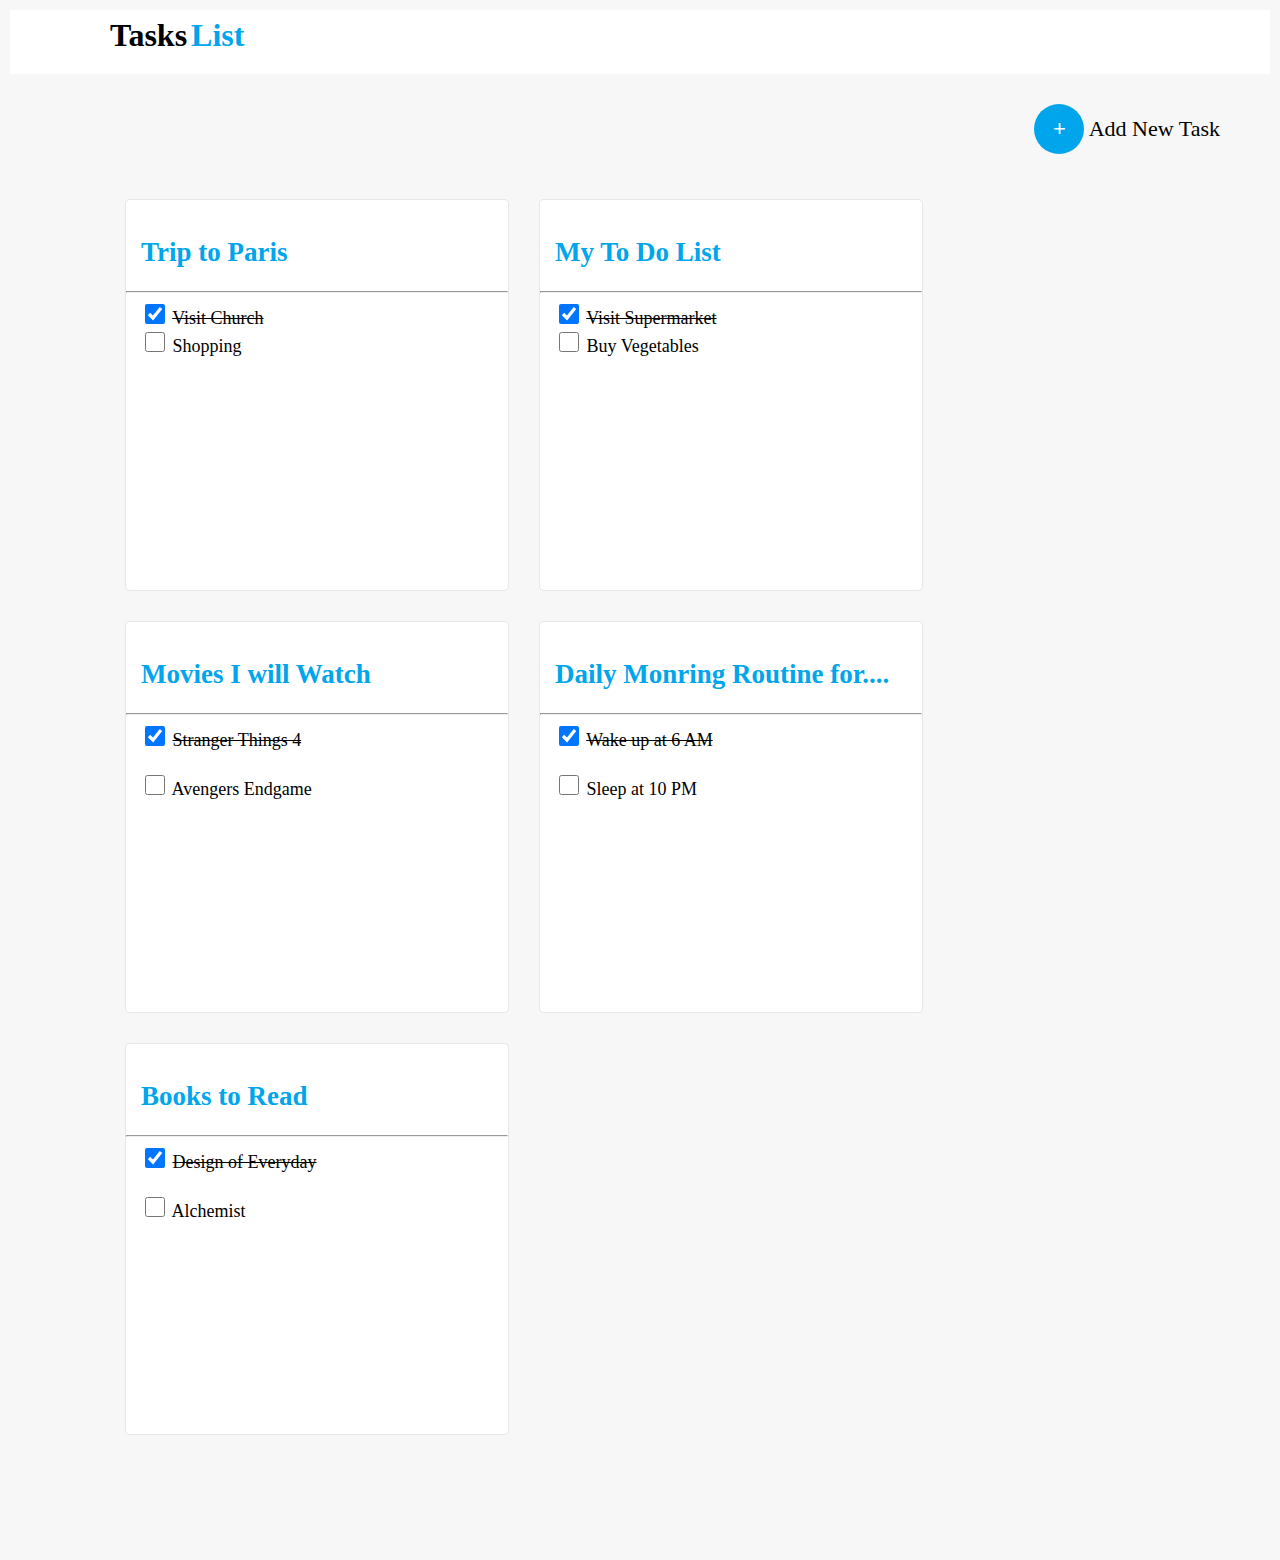
==== index.html @ 45ba072d "Add files via upload" ====
<!DOCTYPE html>
<html lang="en">
<head>
    <meta charset="UTF-8">
    <meta http-equiv="X-UA-Compatible" content="IE=edge">
    <meta name="viewport" content="width=device-width, initial-scale=1.0">
    <title>Task List</title>
    <link rel="stylesheet" href="style.css">
</head>
<body>
    <div class="list">
        <h1>Tasks</h1>
        <h1 id="color">List</h1>
    </div>
    <div class="button">
        <input type="button" value="+" id="add">
        <a href="./newTask.html">Add New Task</a>
    </div>


    <div class="container">
        

        <div class="item">
            <h2>Trip to Paris</h2>
            <hr>
            <input type="checkbox" name="" id="church" checked class="check ">
            <label for="church" class="overline">Visit Church </label>
            <br>
            <input type="checkbox" name="" id="shopping" class="check ">
            <label for="shopping">Shopping</label>
        </div>
        <div class="item">
            <h2>My To Do List</h2>
            <hr>
            <input type="checkbox" name="" id="supermarket " checked class="check ">
            <label for="supermarket" class="overline">Visit Supermarket</label>
            <br>
            <input type="checkbox" name="" id="vegetables" class="check ">
            <label for="vegetable" >Buy Vegetables</label>
        </div>
        <div class="item">
            <h2>Movies I will Watch</h2>
            <hr>
            <input type="checkbox" name="" id="stanger" checked class="check ">
            <label for="stanger" class="overline">Stranger Things 4</label>
        <br>
        <br>
            <input type="checkbox" name="" id="avengers" class="check ">
            <label for="avengers"> Avengers Endgame</label>
        </div>
        <div class="item">
            <h2>
                Daily Monring Routine for....
            </h2>
            <hr>
            <input type="checkbox" name="" id="wake" checked class="check overline ">
            <label for="wake" class="overline">Wake up at 6 AM</label>
            <br>
            <br>
            <input type="checkbox" name="" id="sleep" class="check ">
            <label for="sleep">Sleep at 10 PM</label>
        </div>
        <div class="item">
            <h2>Books to Read</h2>
            <hr>
            <input type="checkbox" name="" id="design" checked class="check overline">
            <label for="design" class="overline">Design of Everyday</label>
            <br>
            <br>
            <input type="checkbox" name="" id="alchemist" class="check ">
            <label for="alchemist">Alchemist </label>
        </div>
        
    </div>

</body>
</html>
---- style.css ----
body{
    border:2px solid #F7F7F7 ;
    background-color: #F7F7F7;
}
.list{
    background-color: #FFFFFF;
    height: 50px;
    padding: 7px 100px;

}
#color{
    color: #00A5EC;
}
h1{
    display: inline;
}

.button
{
    font-size: 22px;
    text-align: right;
    margin: 30px 50px 20px 5px; 
}
#add{
    width: 50px;
    height: 50px;
    font-size:22px ;
    background-color: #00A5EC;
    color: #FFFFFF;
    border-radius: 50%;
    border: none;
}
a{
    text-decoration: none;
    color: black;
}
.container{
   
    display: flex;
    flex-wrap: wrap;
    padding: 10px 100px;
    padding-bottom: 100px;
    /* justify-content: center; */
}
.item{
    width: 352px;
    height: 360px;
    border:1px solid #67676729;
    border-radius: 5px;
    background-color: #FFFFFF;
    margin: 15px;
    padding: 15px;
    font-size: 18px;
}
.item:hover{
    box-shadow: 2px -2px 5px#C2C2C2;

}
.item hr{
    width: 108%;
    margin: 8px -15px;
}
h2{
    color: #00A5EC;
}
.check{
        width: 20px;
        height: 20px;
}
.overline{
    text-decoration: line-through;
}
/* --------------------------------------- */

.blur{
    display: flex;
    width: 100%;
    height: 800px;
    background-color: gray;
    justify-content: center;
    align-items: center;
    background-image: url(./Capture.PNG);
    background-size: cover;
}
img{
    width:100%; 
}
.newTask{
    width: 500px;
    height: 250px;
    background-color:#FFFFFF;
    /* position: absolute; */
    border: 2px solid #67676729 ;
    /* top: 25%;
    left: 25%; */
    padding: 2%;
    border-radius: 5px;
    font-size: 22px;
    

}
.addtask{
    font-size: 22px;
    width: 460px;
    align-items: center;
    margin-left: 15px;
        
}
.addbutton{
    font-size: 22px;
    width: 180px;
    border: none;
    background-color: #00A5EC;
    color: #FFFFFF;
    border-radius: 5px;
    margin-left: 300px;
    height: 48px;

}
img{
    opacity: 0.3;
}

/* ------------------------------------------------------ */
.containerBox{
    height: 600px;
    display: flex;
    flex-direction: column;
}
.button2 {
    font-size: 22px;
     text-align: center;
   margin: 30px 50px 20px 5px; 
   display: flex;
   width:50%;
   /* border: 2px solid black; */
   margin: auto;
   margin-top: 20px;
   align-items: center;
   justify-content: space-around;
        
}
#back{
    width: 35px;
    height: 35px;
    color:#FFFFFF ;
    background-color: black;
    border: none;
    border-radius: 50%;
    
}
.paris{
    align-self: center;
    justify-self: center;
}
/* -------------------------------------------- */
.container3{
    background-image: url(./Capture2.PNG);
    display: flex;
    flex-direction: column;
    justify-content: center;
    align-items: center;
    width: 100%;
    height: 900px;
    
    

}
.newItem{
    display: flex;
    flex-direction: column;
    background-color: #FFFFFF;
    width: 500px;
    height: 250px;
    border-radius: 10px;

}
#headingNewItem{
    padding: 10px;
    margin-left: 10px;
}
#addNewItem{
    display: flex;
    width: 80%;
    /* margin: auto; */
    margin-left: 10%;
    height: 30px;
    border: 2px solid #67676729 ;
    background-color: #EDEDED;
    border-radius: 5px;
    margin-top: 20px;
}
#addItemButton{
    color: #FFFFFF;
    background-color: #00A5EC;
    width: 180px;
    height: 48px;
    padding: auto;
    text-align: center;
    border: none;
    border-radius: 5px;
    align-self: flex-end;
    margin: 30px;

}
#newItemhr{
    width: 100%;
    /* margin-top: 20px;
    padding: 20px; */
    /* background-color: rebeccapurple; */
}
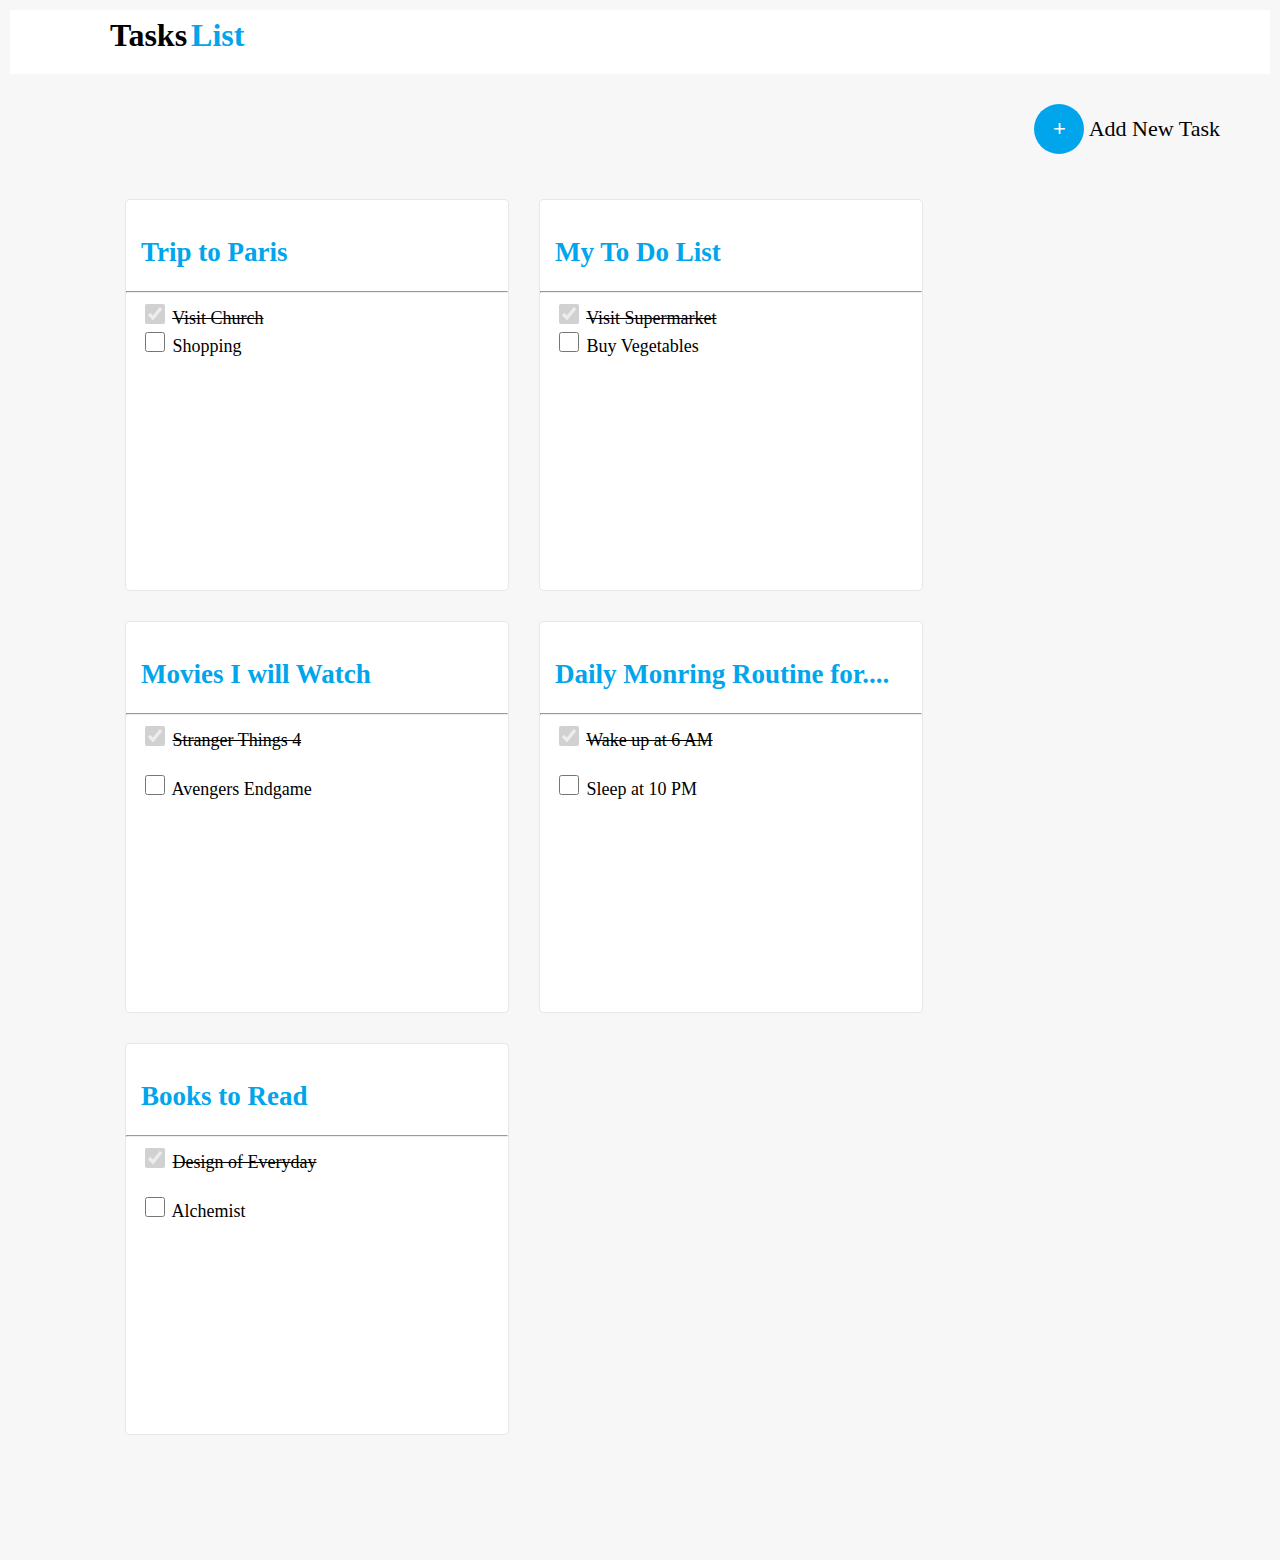
==== commit ad19388e: "Add files via upload" ====
--- a/index.html
+++ b/index.html
@@ -1,5 +1,6 @@
 <!DOCTYPE html>
 <html lang="en">
+
 <head>
     <meta charset="UTF-8">
     <meta http-equiv="X-UA-Compatible" content="IE=edge">
@@ -7,72 +8,75 @@
     <title>Task List</title>
     <link rel="stylesheet" href="style.css">
 </head>
+
 <body>
-    <div class="list">
-        <h1>Tasks</h1>
-        <h1 id="color">List</h1>
-    </div>
-    <div class="button">
-        <input type="button" value="+" id="add">
-        <a href="./newTask.html">Add New Task</a>
-    </div>
+    <div>
+        <div class="list">
+            <h1>Tasks</h1>
+            <h1 id="color">List</h1>
+        </div>
+        <div class="button">
+            <input type="button" value="+" id="add">
+            <a href="./newTask.html">Add New Task</a>
+        </div>
 
 
-    <div class="container">
-        
+        <div class="container">
 
-        <div class="item">
-            <h2>Trip to Paris</h2>
-            <hr>
-            <input type="checkbox" name="" id="church" checked class="check ">
-            <label for="church" class="overline">Visit Church </label>
-            <br>
-            <input type="checkbox" name="" id="shopping" class="check ">
-            <label for="shopping">Shopping</label>
+
+            <div class="item">
+                <h2>Trip to Paris</h2>
+                <hr>
+                <input type="checkbox" name="" id="church" class="check " checked disabled>
+                <label for="church" class="overline">Visit Church </label>
+                <br>
+                <input type="checkbox" name="" id="shopping" class="check ">
+                <label for="shopping">Shopping</label>
+            </div>
+            <div class="item">
+                <h2>My To Do List</h2>
+                <hr>
+                <input type="checkbox" name="" id="supermarket " checked class="check " disabled>
+                <label for="supermarket" class="overline">Visit Supermarket</label>
+                <br>
+                <input type="checkbox" name="" id="vegetables" class="check ">
+                <label for="vegetable">Buy Vegetables</label>
+            </div>
+            <div class="item">
+                <h2>Movies I will Watch</h2>
+                <hr>
+                <input type="checkbox" name="" id="stanger" checked class="check " disabled>
+                <label for="stanger" class="overline">Stranger Things 4</label>
+                <br>
+                <br>
+                <input type="checkbox" name="" id="avengers" class="check ">
+                <label for="avengers"> Avengers Endgame</label>
+            </div>
+            <div class="item">
+                <h2>
+                    Daily Monring Routine for....
+                </h2>
+                <hr>
+                <input type="checkbox" name="" id="wake" checked class="check overline " disabled>
+                <label for="wake" class="overline">Wake up at 6 AM</label>
+                <br>
+                <br>
+                <input type="checkbox" name="" id="sleep" class="check ">
+                <label for="sleep">Sleep at 10 PM</label>
+            </div>
+            <div class="item">
+                <h2>Books to Read</h2>
+                <hr>
+                <input type="checkbox" name="" id="design" checked class="check overline" disabled>
+                <label for="design" class="overline">Design of Everyday</label>
+                <br>
+                <br>
+                <input type="checkbox" name="" id="alchemist" class="check ">
+                <label for="alchemist">Alchemist </label>
+            </div>
+
         </div>
-        <div class="item">
-            <h2>My To Do List</h2>
-            <hr>
-            <input type="checkbox" name="" id="supermarket " checked class="check ">
-            <label for="supermarket" class="overline">Visit Supermarket</label>
-            <br>
-            <input type="checkbox" name="" id="vegetables" class="check ">
-            <label for="vegetable" >Buy Vegetables</label>
-        </div>
-        <div class="item">
-            <h2>Movies I will Watch</h2>
-            <hr>
-            <input type="checkbox" name="" id="stanger" checked class="check ">
-            <label for="stanger" class="overline">Stranger Things 4</label>
-        <br>
-        <br>
-            <input type="checkbox" name="" id="avengers" class="check ">
-            <label for="avengers"> Avengers Endgame</label>
-        </div>
-        <div class="item">
-            <h2>
-                Daily Monring Routine for....
-            </h2>
-            <hr>
-            <input type="checkbox" name="" id="wake" checked class="check overline ">
-            <label for="wake" class="overline">Wake up at 6 AM</label>
-            <br>
-            <br>
-            <input type="checkbox" name="" id="sleep" class="check ">
-            <label for="sleep">Sleep at 10 PM</label>
-        </div>
-        <div class="item">
-            <h2>Books to Read</h2>
-            <hr>
-            <input type="checkbox" name="" id="design" checked class="check overline">
-            <label for="design" class="overline">Design of Everyday</label>
-            <br>
-            <br>
-            <input type="checkbox" name="" id="alchemist" class="check ">
-            <label for="alchemist">Alchemist </label>
-        </div>
-        
     </div>
+</body>
 
-</body>
 </html>--- a/style.css
+++ b/style.css
@@ -71,33 +71,32 @@
     text-decoration: line-through;
 }
 /* --------------------------------------- */
-
-.blur{
-    display: flex;
-    width: 100%;
-    height: 800px;
+.parent{
+    filter: brightness(0.5);
     background-color: gray;
-    justify-content: center;
-    align-items: center;
-    background-image: url(./Capture.PNG);
-    background-size: cover;
-}
-img{
-    width:100%; 
+
 }
 .newTask{
     width: 500px;
     height: 250px;
     background-color:#FFFFFF;
-    /* position: absolute; */
+    position: absolute;
     border: 2px solid #67676729 ;
-    /* top: 25%;
-    left: 25%; */
+    top: 30%;
+    left: 35%;
     padding: 2%;
     border-radius: 5px;
     font-size: 22px;
     
 
+}
+.newTask .fa{
+    position: absolute;
+    top: 45px;
+    left: 500px;
+}
+.newItem h3{
+    display: inline;
 }
 .addtask{
     font-size: 22px;
@@ -123,9 +122,13 @@
 
 /* ------------------------------------------------------ */
 .containerBox{
+
+    width: 100%;
     height: 600px;
     display: flex;
     flex-direction: column;
+    /* filter: brightness(0.5);
+    background-color: #C2C2C2; */
 }
 .button2 {
     font-size: 22px;
@@ -155,16 +158,27 @@
 }
 /* -------------------------------------------- */
 .container3{
-    background-image: url(./Capture2.PNG);
-    display: flex;
-    flex-direction: column;
-    justify-content: center;
+    /* background-image: url(./Capture2.PNG); */
+    display: flex;
+    flex-direction: column;
+    /* justify-content: center; */
     align-items: center;
     width: 100%;
     height: 900px;
+    /* filter: brightness(0.5);
+    background-color: #C2C2C2;
+     */
     
-    
-
+
+}
+.container3 .containerBox{
+
+    width: 100%;
+    height: 600px;
+    display: flex;
+    flex-direction: column;
+    filter: brightness(0.5);
+    background-color: #C2C2C2;
 }
 .newItem{
     display: flex;
@@ -173,7 +187,15 @@
     width: 500px;
     height: 250px;
     border-radius: 10px;
-
+    position: absolute;
+    top: 35%;
+    left: 35%;
+
+}
+.newItem .fa{
+    position: absolute;
+    top: 35px;
+    left: 450px;
 }
 #headingNewItem{
     padding: 10px;
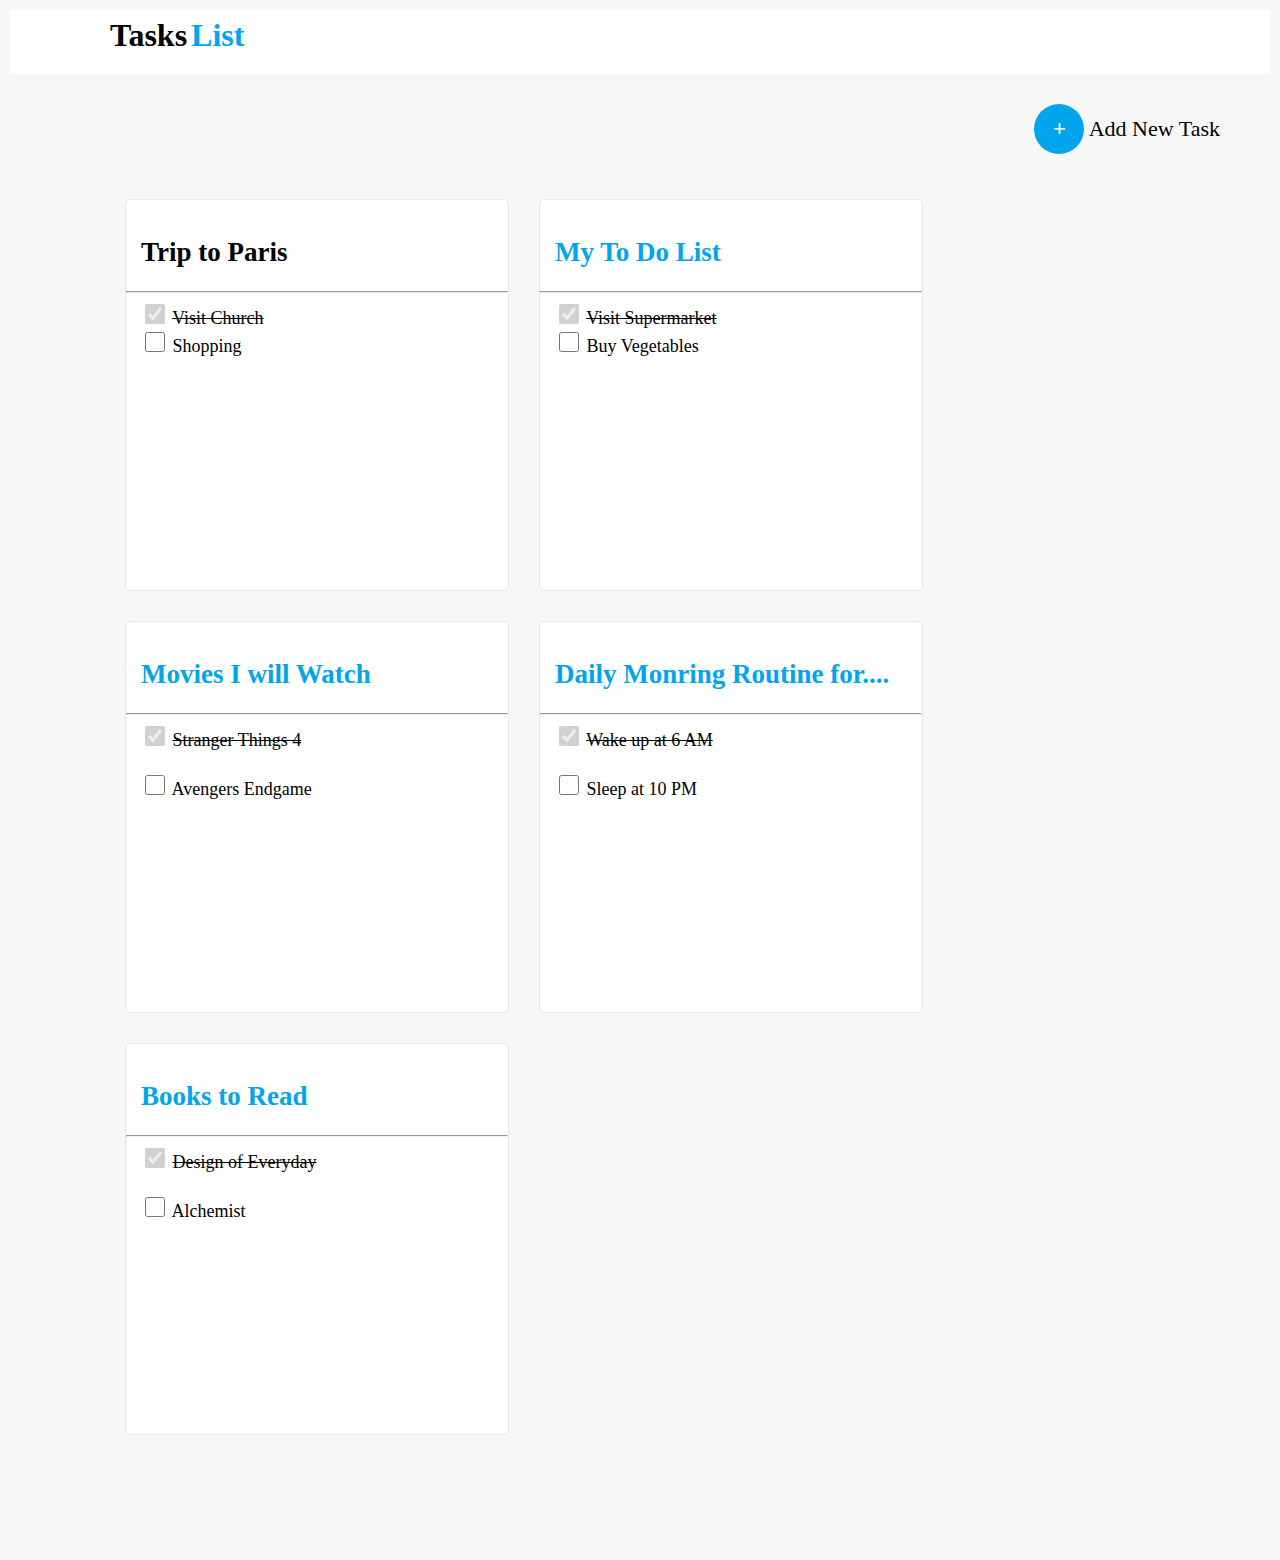
==== commit 11ced2b5: "Update index.html" ====
--- a/index.html
+++ b/index.html
@@ -25,7 +25,8 @@
 
 
             <div class="item">
-                <h2>Trip to Paris</h2>
+                
+                <h2><a href="./addTask.html">Trip to Paris</a></h2>
                 <hr>
                 <input type="checkbox" name="" id="church" class="check " checked disabled>
                 <label for="church" class="overline">Visit Church </label>
@@ -79,4 +80,4 @@
     </div>
 </body>
 
-</html>+</html>
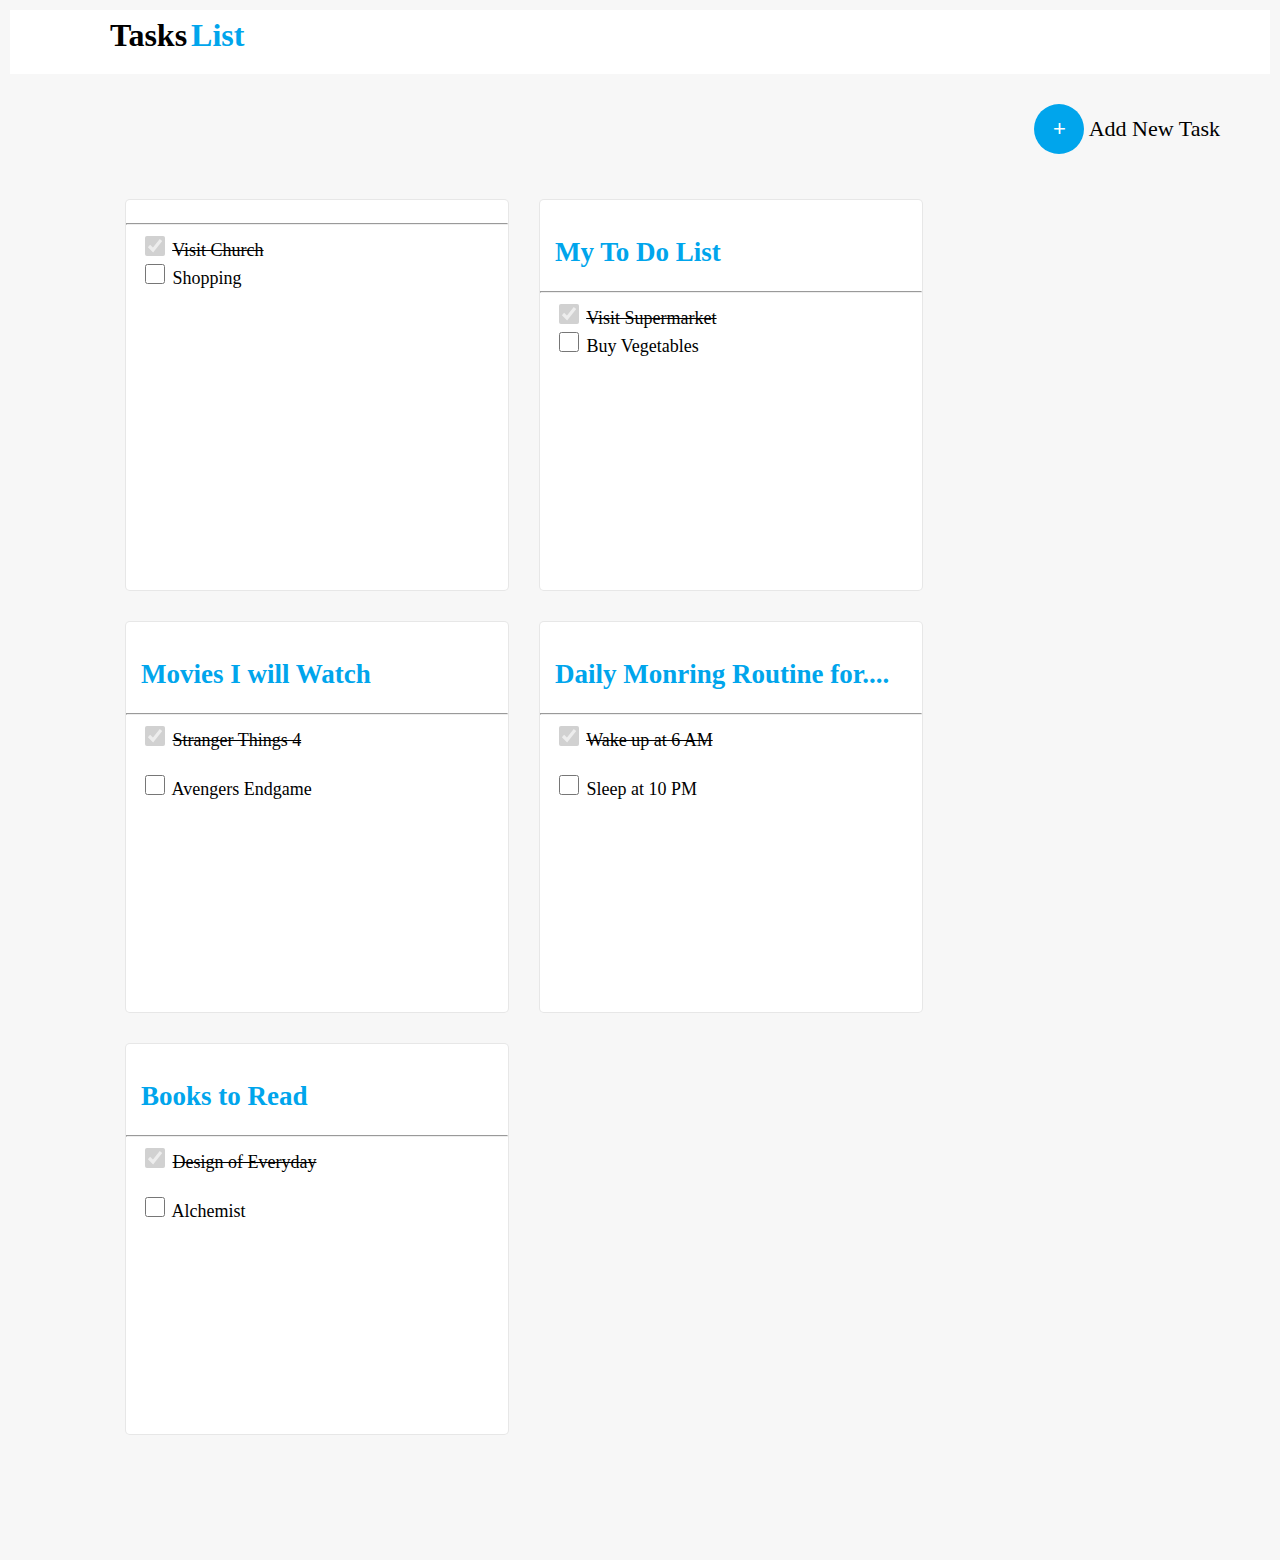
==== commit 57054a50: "Update index.html" ====
--- a/index.html
+++ b/index.html
@@ -26,7 +26,7 @@
 
             <div class="item">
                 
-                <h2><a href="./addTask.html">Trip to Paris</a></h2>
+<!--                 <h2><a href="./addTask.html">Trip to Paris</a></h2> -->
                 <hr>
                 <input type="checkbox" name="" id="church" class="check " checked disabled>
                 <label for="church" class="overline">Visit Church </label>
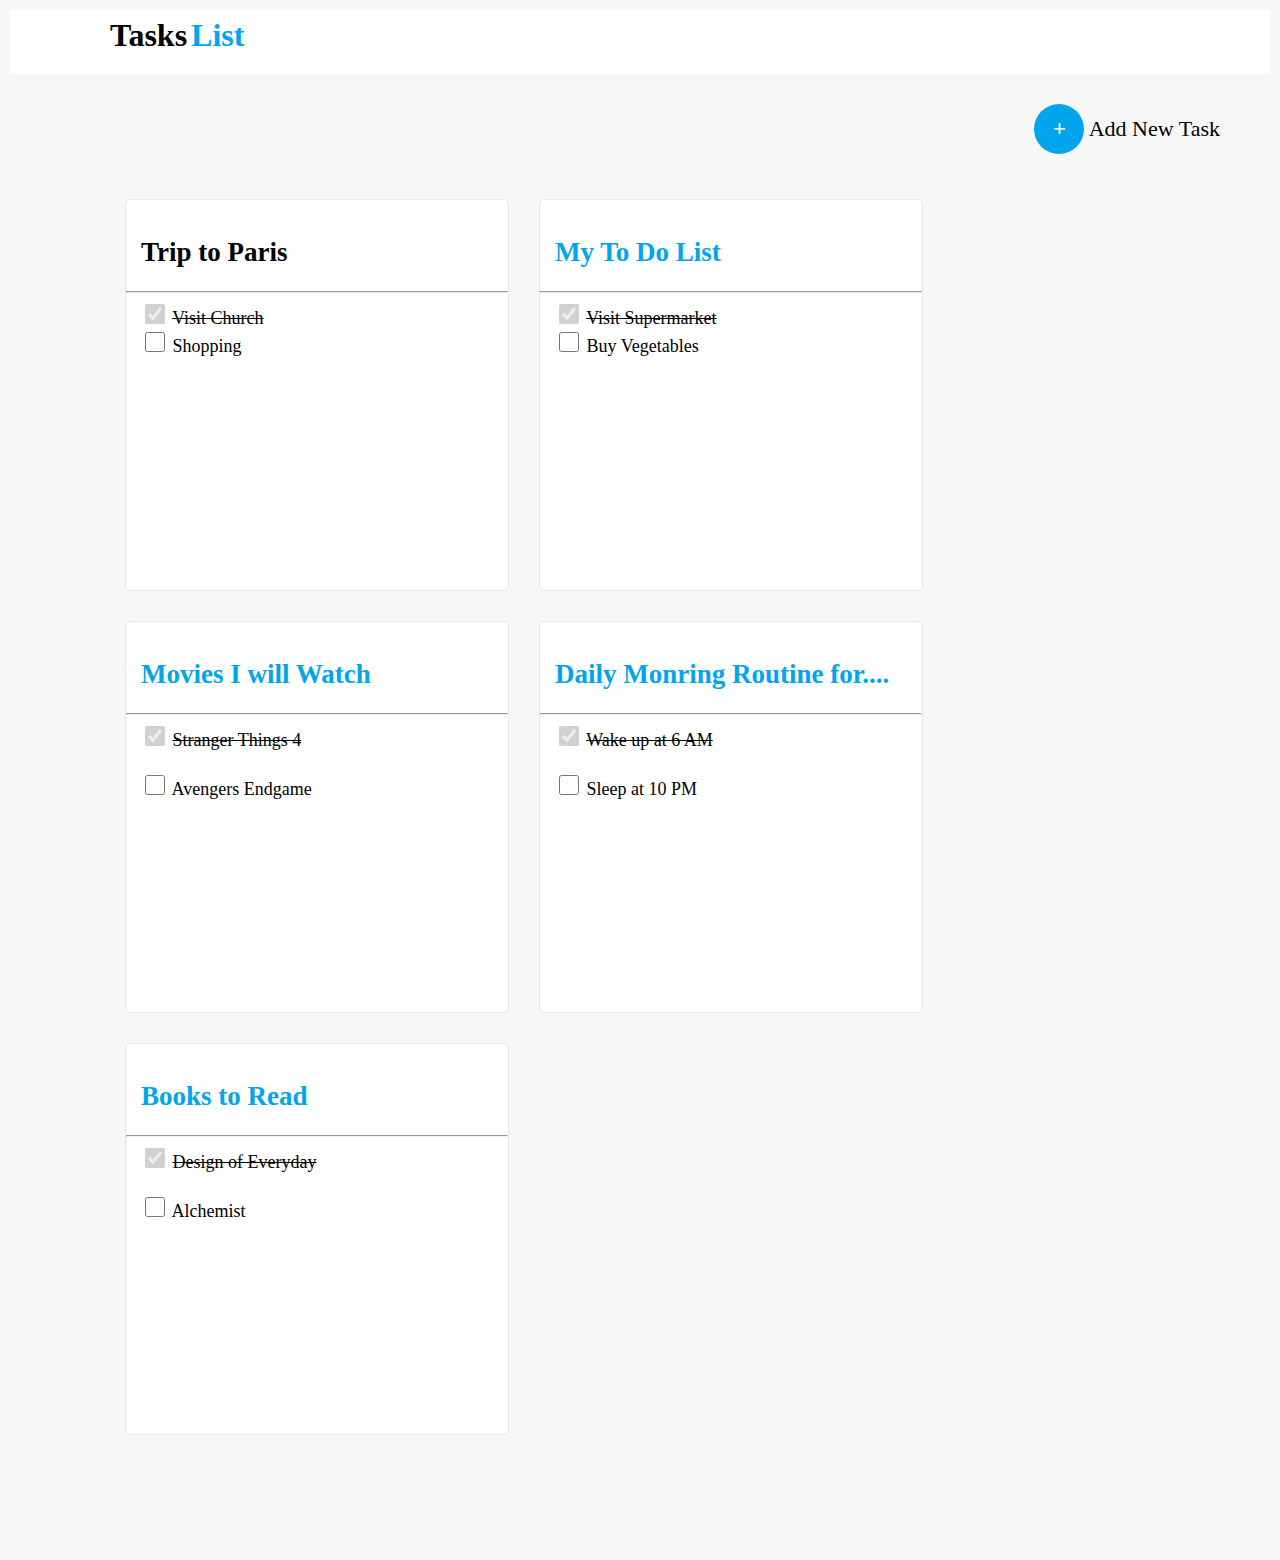
==== commit 097fbe9e: "Update index.html" ====
--- a/index.html
+++ b/index.html
@@ -26,7 +26,7 @@
 
             <div class="item">
                 
-<!--                 <h2><a href="./addTask.html">Trip to Paris</a></h2> -->
+                <h2><a href="./addTask.html">Trip to Paris</a></h2>
                 <hr>
                 <input type="checkbox" name="" id="church" class="check " checked disabled>
                 <label for="church" class="overline">Visit Church </label>
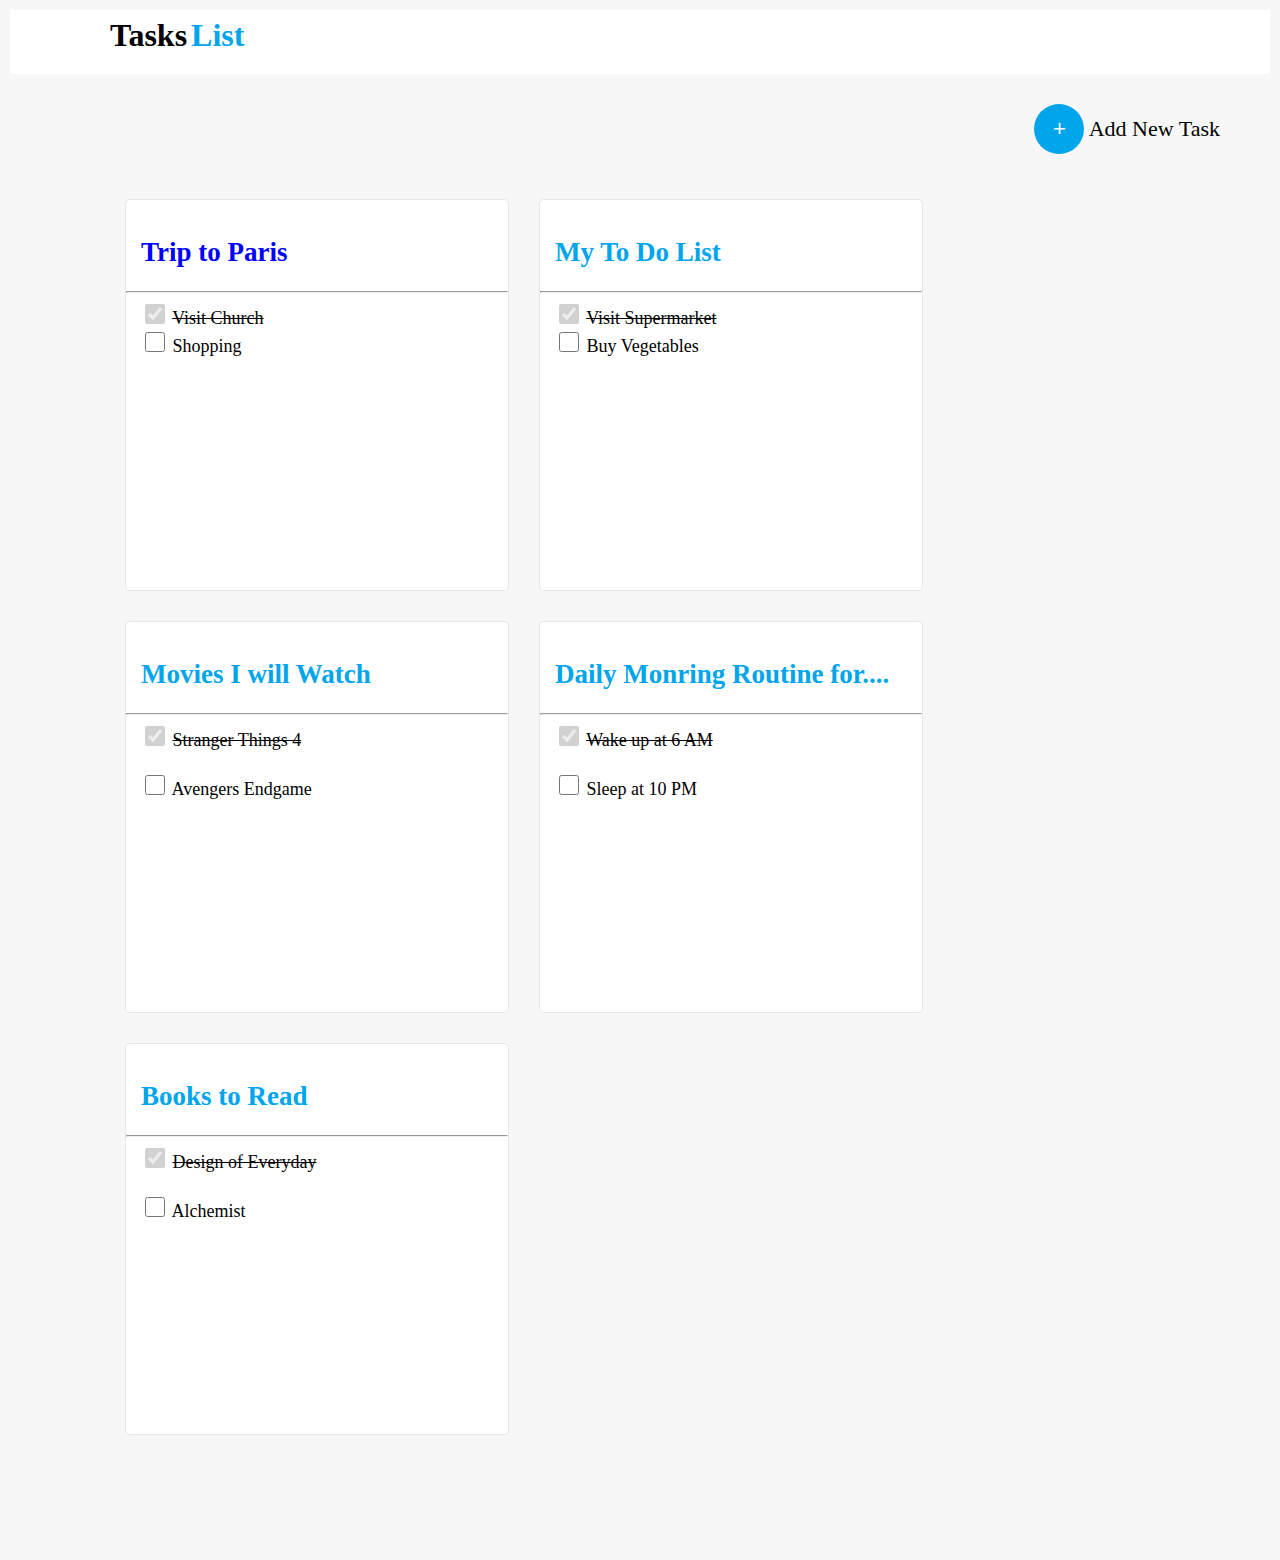
==== commit fbf136a2: "Update index.html" ====
--- a/index.html
+++ b/index.html
@@ -26,7 +26,7 @@
 
             <div class="item">
                 
-                <h2><a href="./addTask.html">Trip to Paris</a></h2>
+                <h2><a href="./addTask.html" style="color:blue">Trip to Paris</a></h2>
                 <hr>
                 <input type="checkbox" name="" id="church" class="check " checked disabled>
                 <label for="church" class="overline">Visit Church </label>
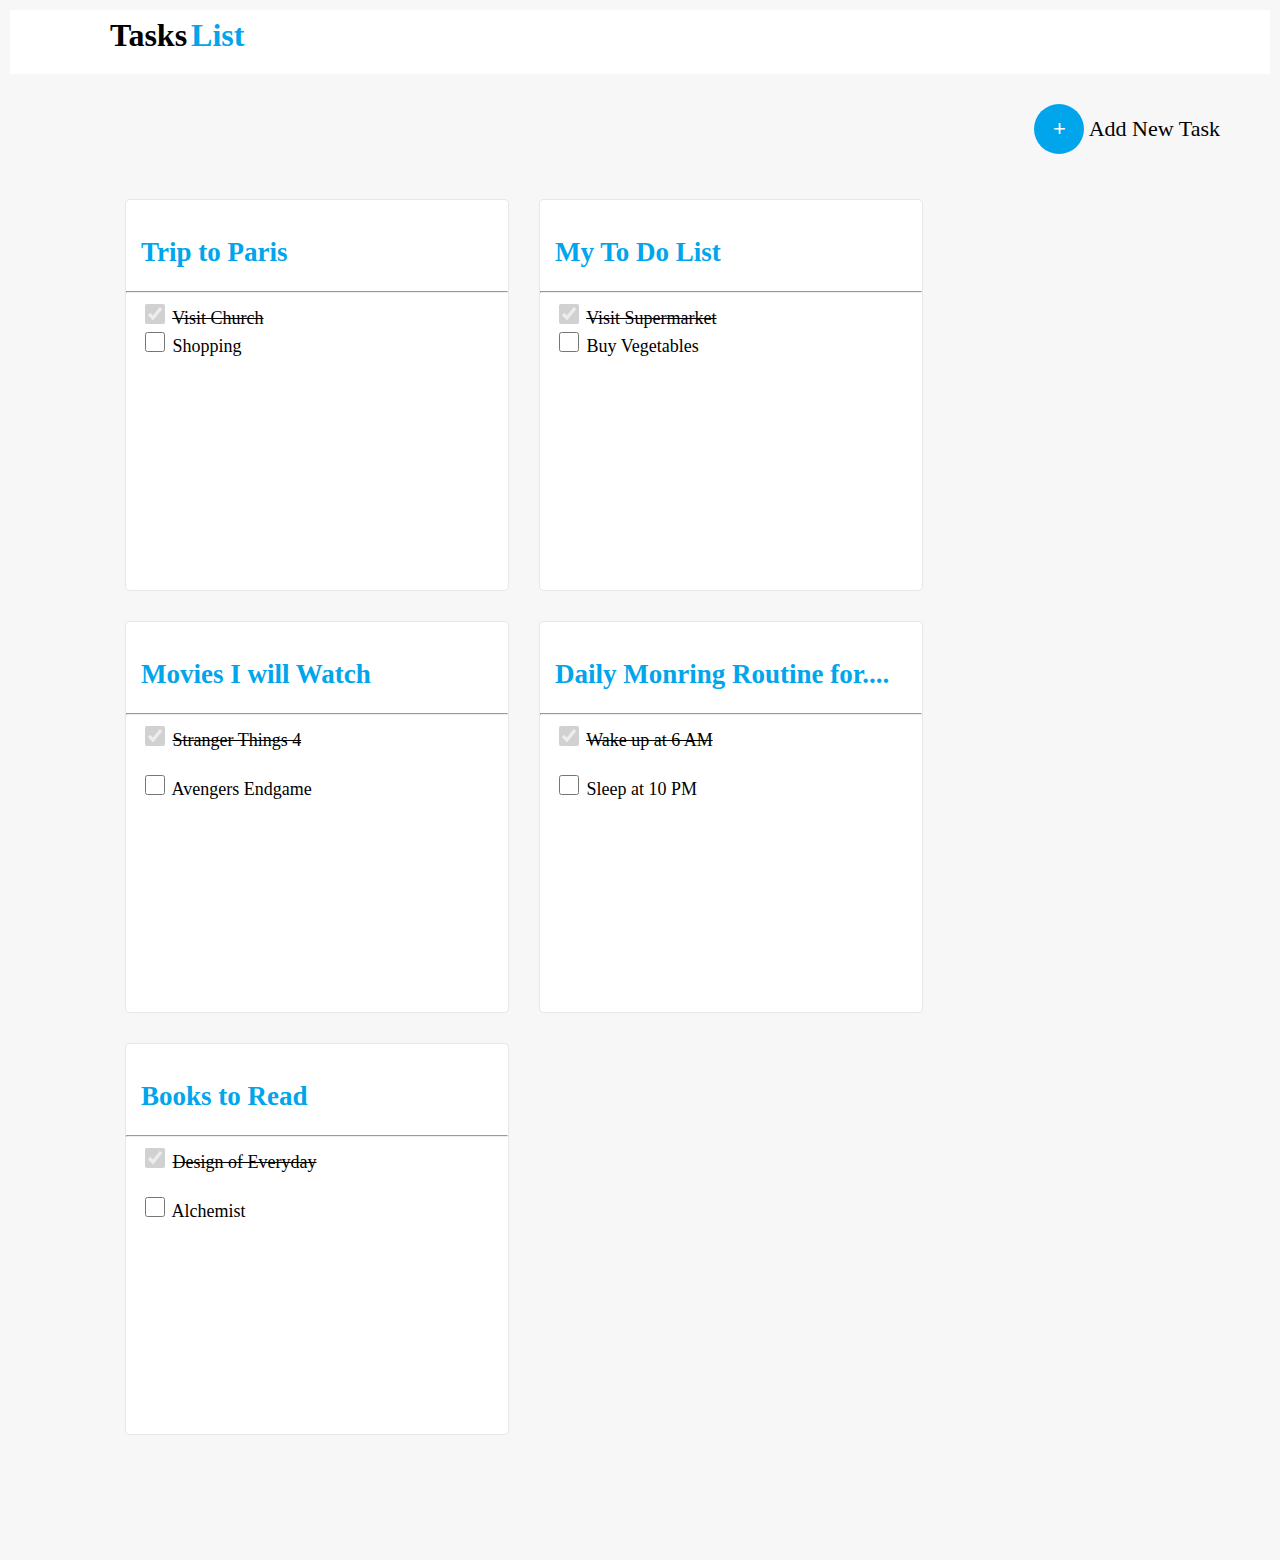
==== commit 2bc32e7a: "Update index.html" ====
--- a/index.html
+++ b/index.html
@@ -26,7 +26,7 @@
 
             <div class="item">
                 
-                <h2><a href="./addTask.html" style="color:blue">Trip to Paris</a></h2>
+                <h2><a href="./addTask.html" style="color: #00A5EC">Trip to Paris</a></h2>
                 <hr>
                 <input type="checkbox" name="" id="church" class="check " checked disabled>
                 <label for="church" class="overline">Visit Church </label>
